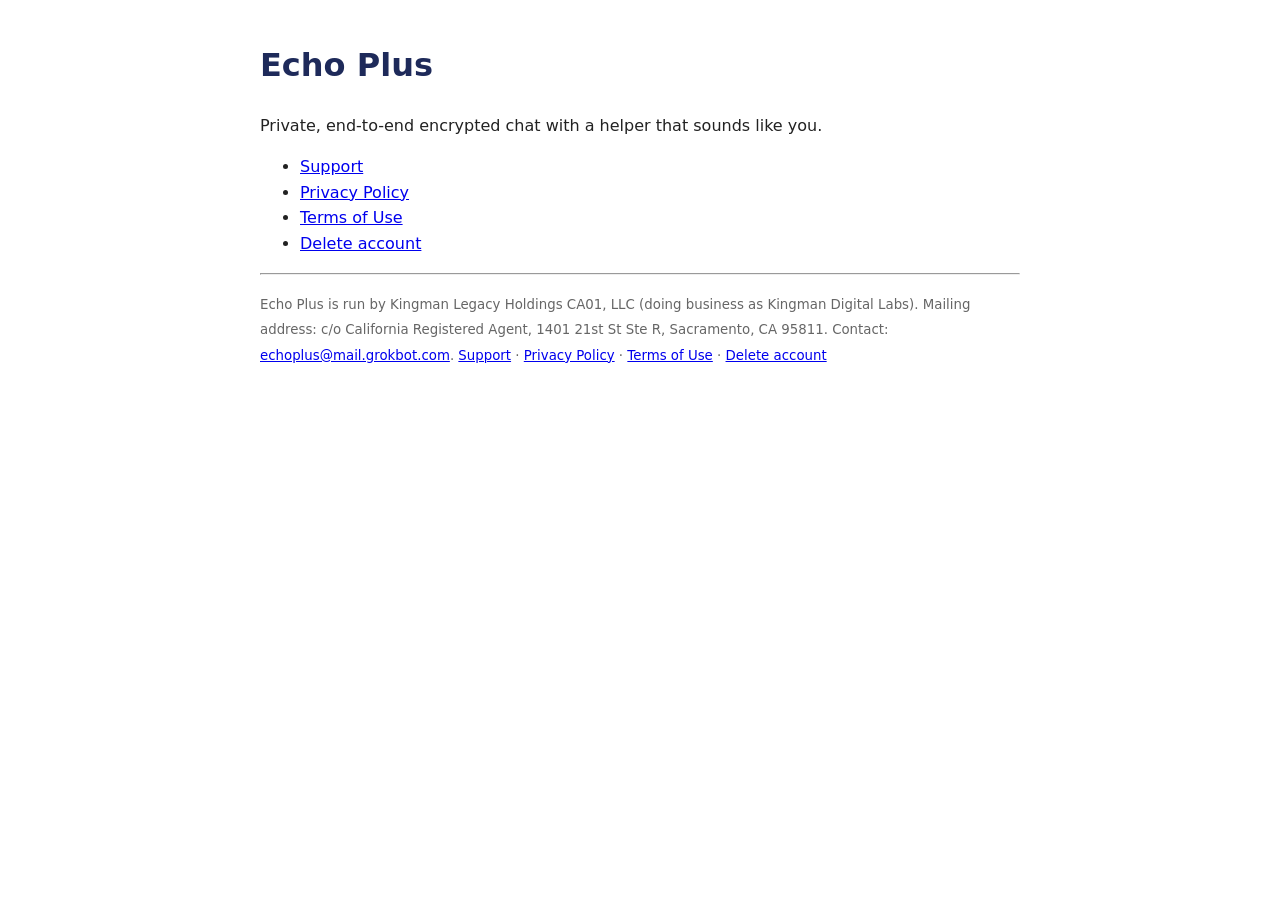
==== index.html @ fbf3679d "Legal: ZIP 95811 for mailing address on all 5 pages" ====
<!doctype html><html lang="en"><head><meta charset="utf-8"><meta name="viewport" content="width=device-width,initial-scale=1"><title>Echo Plus - Echo Plus</title><style>body{font-family:system-ui,sans-serif;max-width:760px;margin:40px auto;padding:0 20px;line-height:1.6;color:#222}h1{color:#1e2a5a}h2{margin-top:28px;color:#1e2a5a}small{color:#666}</style></head><body><h1>Echo Plus</h1><p>Private, end-to-end encrypted chat with a helper that sounds like you.</p><ul><li><a href="support.html">Support</a></li><li><a href="privacy.html">Privacy Policy</a></li><li><a href="terms.html">Terms of Use</a></li><li><a href="delete-account.html">Delete account</a></li></ul><hr><p><small>Echo Plus is run by Kingman Legacy Holdings CA01, LLC (doing business as Kingman Digital Labs). Mailing address: c/o California Registered Agent, 1401 21st St Ste R, Sacramento, CA 95811. Contact: <a href="mailto:echoplus@mail.grokbot.com">echoplus@mail.grokbot.com</a>. <a href="support.html">Support</a> · <a href="privacy.html">Privacy Policy</a> · <a href="terms.html">Terms of Use</a> · <a href="delete-account.html">Delete account</a></small></p></body></html>
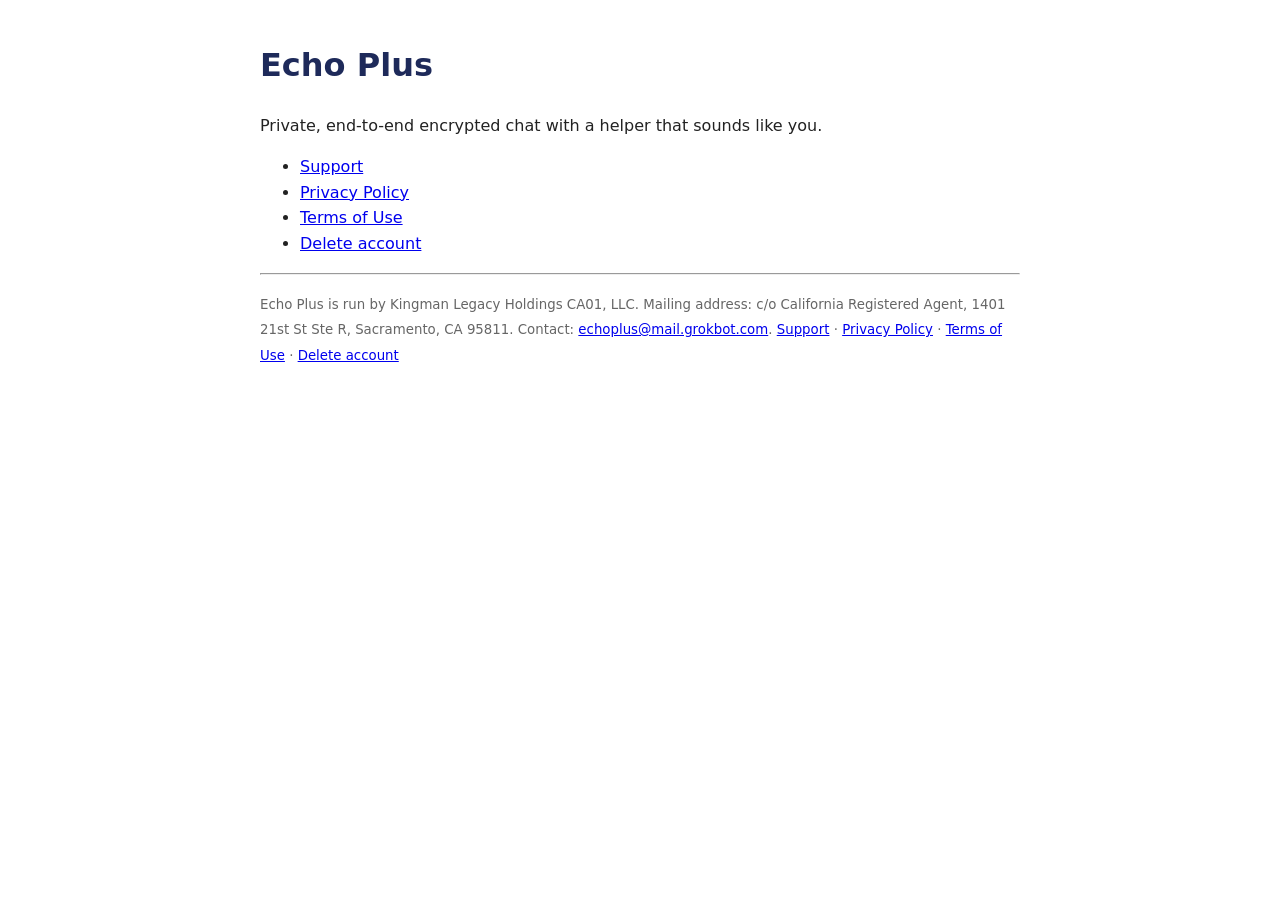
==== commit f0e64a2a: "Legal: drop 'Kingman Digital Labs' until rename is official" ====
--- a/index.html
+++ b/index.html
@@ -1 +1 @@
-<!doctype html><html lang="en"><head><meta charset="utf-8"><meta name="viewport" content="width=device-width,initial-scale=1"><title>Echo Plus - Echo Plus</title><style>body{font-family:system-ui,sans-serif;max-width:760px;margin:40px auto;padding:0 20px;line-height:1.6;color:#222}h1{color:#1e2a5a}h2{margin-top:28px;color:#1e2a5a}small{color:#666}</style></head><body><h1>Echo Plus</h1><p>Private, end-to-end encrypted chat with a helper that sounds like you.</p><ul><li><a href="support.html">Support</a></li><li><a href="privacy.html">Privacy Policy</a></li><li><a href="terms.html">Terms of Use</a></li><li><a href="delete-account.html">Delete account</a></li></ul><hr><p><small>Echo Plus is run by Kingman Legacy Holdings CA01, LLC (doing business as Kingman Digital Labs). Mailing address: c/o California Registered Agent, 1401 21st St Ste R, Sacramento, CA 95811. Contact: <a href="mailto:echoplus@mail.grokbot.com">echoplus@mail.grokbot.com</a>. <a href="support.html">Support</a> · <a href="privacy.html">Privacy Policy</a> · <a href="terms.html">Terms of Use</a> · <a href="delete-account.html">Delete account</a></small></p></body></html>+<!doctype html><html lang="en"><head><meta charset="utf-8"><meta name="viewport" content="width=device-width,initial-scale=1"><title>Echo Plus - Echo Plus</title><style>body{font-family:system-ui,sans-serif;max-width:760px;margin:40px auto;padding:0 20px;line-height:1.6;color:#222}h1{color:#1e2a5a}h2{margin-top:28px;color:#1e2a5a}small{color:#666}</style></head><body><h1>Echo Plus</h1><p>Private, end-to-end encrypted chat with a helper that sounds like you.</p><ul><li><a href="support.html">Support</a></li><li><a href="privacy.html">Privacy Policy</a></li><li><a href="terms.html">Terms of Use</a></li><li><a href="delete-account.html">Delete account</a></li></ul><hr><p><small>Echo Plus is run by Kingman Legacy Holdings CA01, LLC. Mailing address: c/o California Registered Agent, 1401 21st St Ste R, Sacramento, CA 95811. Contact: <a href="mailto:echoplus@mail.grokbot.com">echoplus@mail.grokbot.com</a>. <a href="support.html">Support</a> · <a href="privacy.html">Privacy Policy</a> · <a href="terms.html">Terms of Use</a> · <a href="delete-account.html">Delete account</a></small></p></body></html>
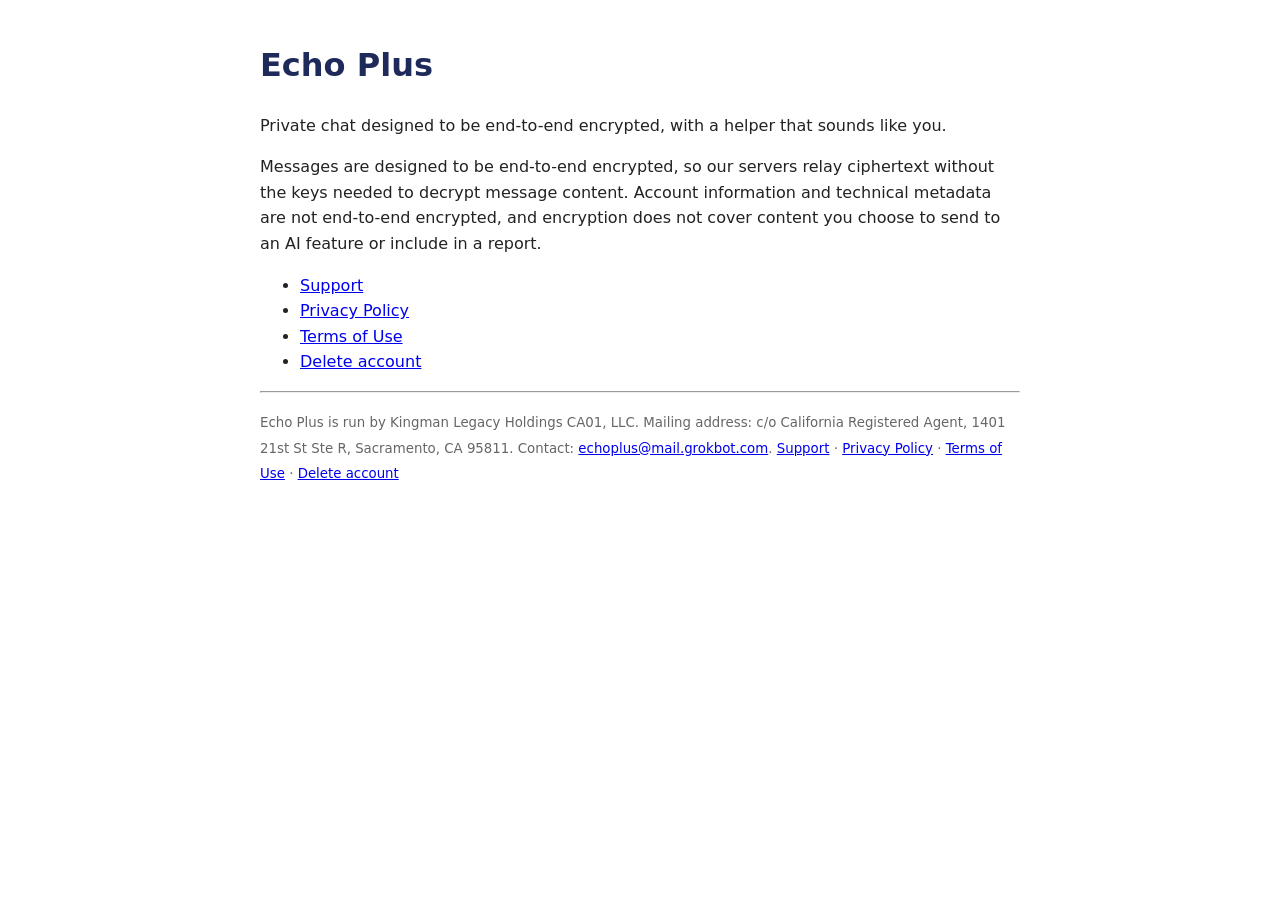
==== commit a56b7ec5: "Legal do-now text pack (John-approved) 1) Home encryption wording now matches Privacy: designed to b" ====
--- a/index.html
+++ b/index.html
@@ -1 +1 @@
-<!doctype html><html lang="en"><head><meta charset="utf-8"><meta name="viewport" content="width=device-width,initial-scale=1"><title>Echo Plus - Echo Plus</title><style>body{font-family:system-ui,sans-serif;max-width:760px;margin:40px auto;padding:0 20px;line-height:1.6;color:#222}h1{color:#1e2a5a}h2{margin-top:28px;color:#1e2a5a}small{color:#666}</style></head><body><h1>Echo Plus</h1><p>Private, end-to-end encrypted chat with a helper that sounds like you.</p><ul><li><a href="support.html">Support</a></li><li><a href="privacy.html">Privacy Policy</a></li><li><a href="terms.html">Terms of Use</a></li><li><a href="delete-account.html">Delete account</a></li></ul><hr><p><small>Echo Plus is run by Kingman Legacy Holdings CA01, LLC. Mailing address: c/o California Registered Agent, 1401 21st St Ste R, Sacramento, CA 95811. Contact: <a href="mailto:echoplus@mail.grokbot.com">echoplus@mail.grokbot.com</a>. <a href="support.html">Support</a> · <a href="privacy.html">Privacy Policy</a> · <a href="terms.html">Terms of Use</a> · <a href="delete-account.html">Delete account</a></small></p></body></html>+<!doctype html><html lang="en"><head><meta charset="utf-8"><meta name="viewport" content="width=device-width,initial-scale=1"><title>Echo Plus - Echo Plus</title><style>body{font-family:system-ui,sans-serif;max-width:760px;margin:40px auto;padding:0 20px;line-height:1.6;color:#222}h1{color:#1e2a5a}h2{margin-top:28px;color:#1e2a5a}small{color:#666}</style></head><body><h1>Echo Plus</h1><p>Private chat designed to be end-to-end encrypted, with a helper that sounds like you.</p><p>Messages are designed to be end-to-end encrypted, so our servers relay ciphertext without the keys needed to decrypt message content. Account information and technical metadata are not end-to-end encrypted, and encryption does not cover content you choose to send to an AI feature or include in a report.</p><ul><li><a href="support.html">Support</a></li><li><a href="privacy.html">Privacy Policy</a></li><li><a href="terms.html">Terms of Use</a></li><li><a href="delete-account.html">Delete account</a></li></ul><hr><p><small>Echo Plus is run by Kingman Legacy Holdings CA01, LLC. Mailing address: c/o California Registered Agent, 1401 21st St Ste R, Sacramento, CA 95811. Contact: <a href="mailto:echoplus@mail.grokbot.com">echoplus@mail.grokbot.com</a>. <a href="support.html">Support</a> · <a href="privacy.html">Privacy Policy</a> · <a href="terms.html">Terms of Use</a> · <a href="delete-account.html">Delete account</a></small></p></body></html>
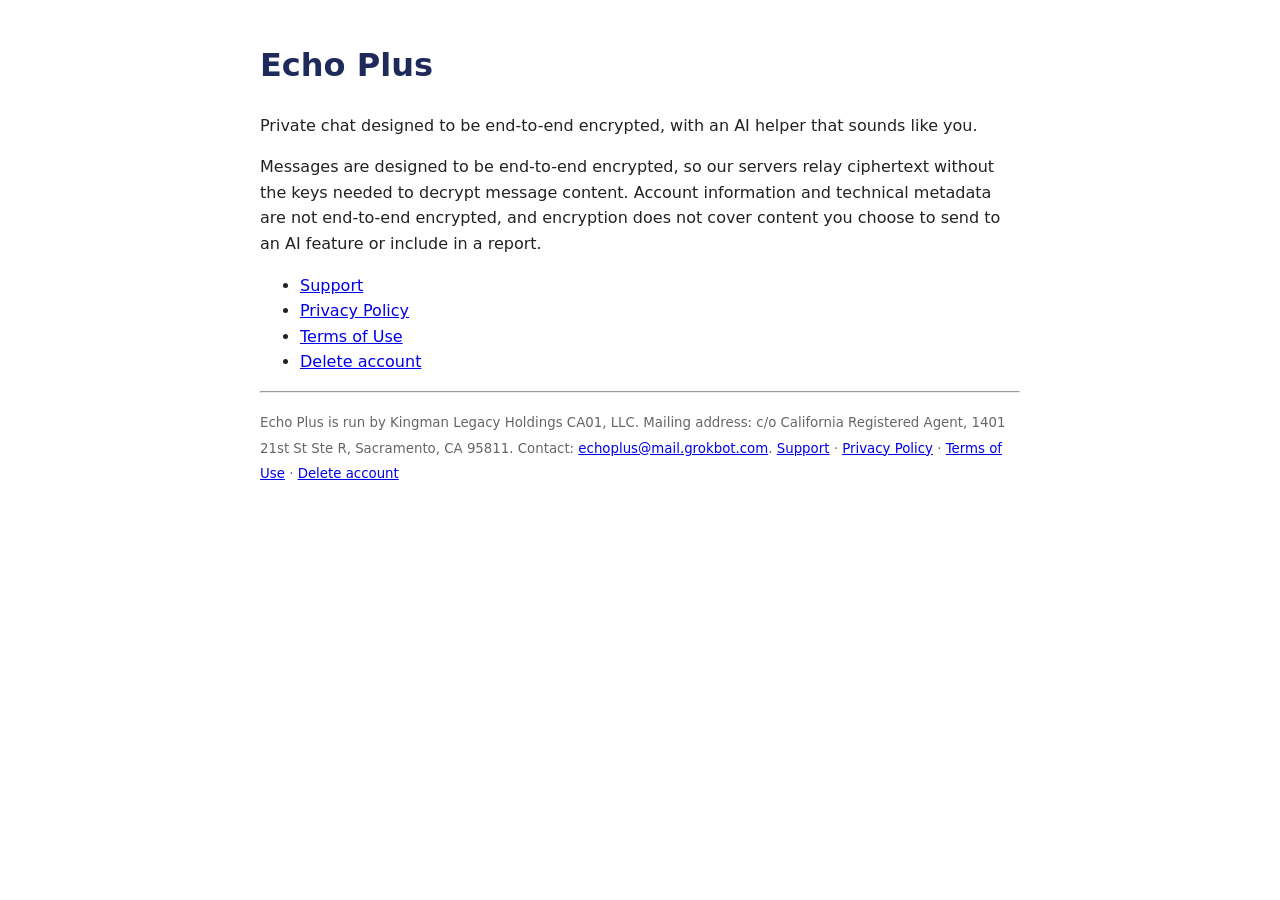
==== commit b4f2b57e: "Legal v6 pack items 1-5: no cloud backups + retention reword, Contacts/keys clarity, no-attachment w" ====
--- a/index.html
+++ b/index.html
@@ -1 +1 @@
-<!doctype html><html lang="en"><head><meta charset="utf-8"><meta name="viewport" content="width=device-width,initial-scale=1"><title>Echo Plus - Echo Plus</title><style>body{font-family:system-ui,sans-serif;max-width:760px;margin:40px auto;padding:0 20px;line-height:1.6;color:#222}h1{color:#1e2a5a}h2{margin-top:28px;color:#1e2a5a}small{color:#666}</style></head><body><h1>Echo Plus</h1><p>Private chat designed to be end-to-end encrypted, with a helper that sounds like you.</p><p>Messages are designed to be end-to-end encrypted, so our servers relay ciphertext without the keys needed to decrypt message content. Account information and technical metadata are not end-to-end encrypted, and encryption does not cover content you choose to send to an AI feature or include in a report.</p><ul><li><a href="support.html">Support</a></li><li><a href="privacy.html">Privacy Policy</a></li><li><a href="terms.html">Terms of Use</a></li><li><a href="delete-account.html">Delete account</a></li></ul><hr><p><small>Echo Plus is run by Kingman Legacy Holdings CA01, LLC. Mailing address: c/o California Registered Agent, 1401 21st St Ste R, Sacramento, CA 95811. Contact: <a href="mailto:echoplus@mail.grokbot.com">echoplus@mail.grokbot.com</a>. <a href="support.html">Support</a> · <a href="privacy.html">Privacy Policy</a> · <a href="terms.html">Terms of Use</a> · <a href="delete-account.html">Delete account</a></small></p></body></html>+<!doctype html><html lang="en"><head><meta charset="utf-8"><meta name="viewport" content="width=device-width,initial-scale=1"><title>Echo Plus - Echo Plus</title><style>body{font-family:system-ui,sans-serif;max-width:760px;margin:40px auto;padding:0 20px;line-height:1.6;color:#222}h1{color:#1e2a5a}h2{margin-top:28px;color:#1e2a5a}small{color:#666}</style></head><body><h1>Echo Plus</h1><p>Private chat designed to be end-to-end encrypted, with an AI helper that sounds like you.</p><p>Messages are designed to be end-to-end encrypted, so our servers relay ciphertext without the keys needed to decrypt message content. Account information and technical metadata are not end-to-end encrypted, and encryption does not cover content you choose to send to an AI feature or include in a report.</p><ul><li><a href="support.html">Support</a></li><li><a href="privacy.html">Privacy Policy</a></li><li><a href="terms.html">Terms of Use</a></li><li><a href="delete-account.html">Delete account</a></li></ul><hr><p><small>Echo Plus is run by Kingman Legacy Holdings CA01, LLC. Mailing address: c/o California Registered Agent, 1401 21st St Ste R, Sacramento, CA 95811. Contact: <a href="mailto:echoplus@mail.grokbot.com">echoplus@mail.grokbot.com</a>. <a href="support.html">Support</a> · <a href="privacy.html">Privacy Policy</a> · <a href="terms.html">Terms of Use</a> · <a href="delete-account.html">Delete account</a></small></p></body></html>
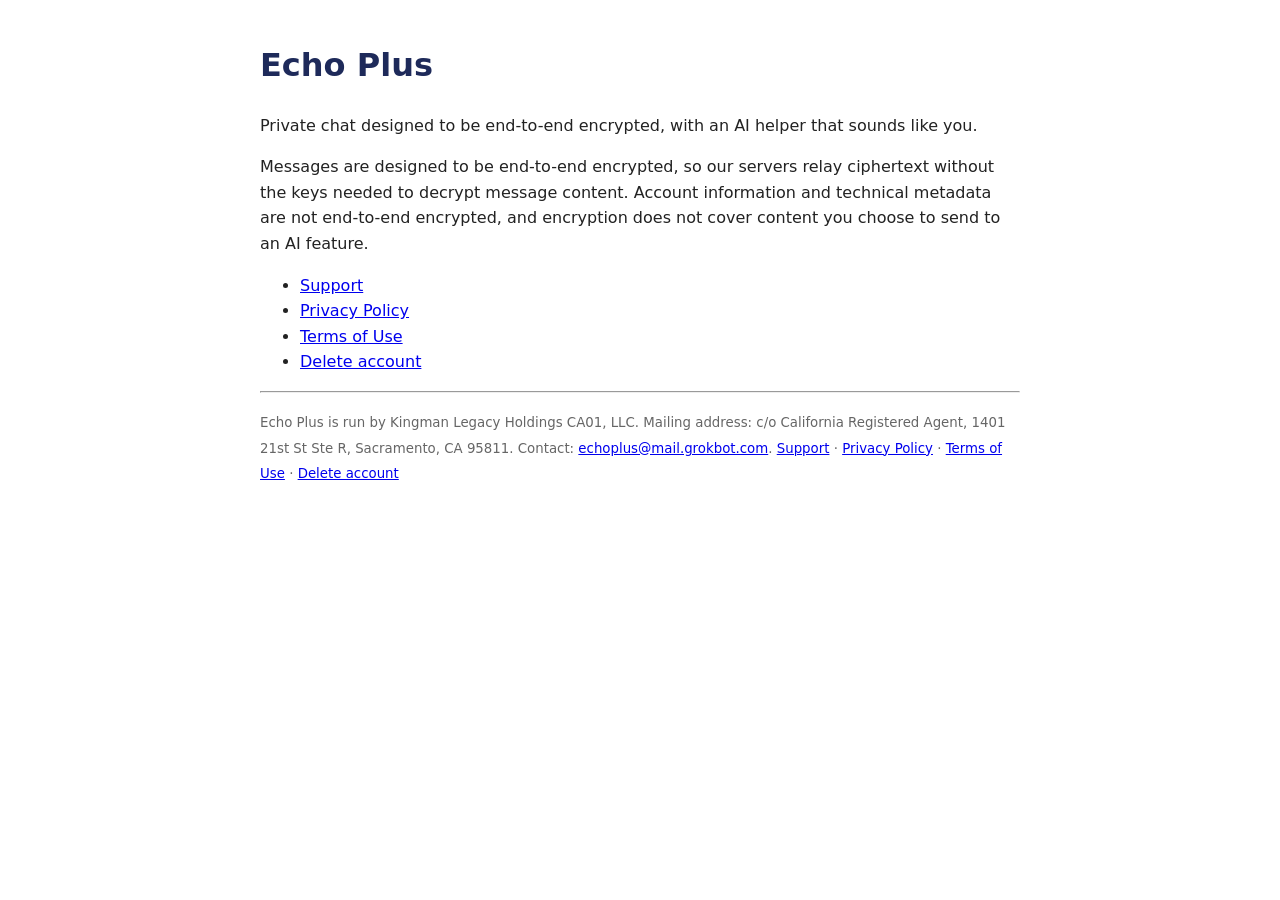
==== commit 61a20133: "Legal: in-app reports are account-only (metadata, never message content) + My agents line (John's v7" ====
--- a/index.html
+++ b/index.html
@@ -1 +1 @@
-<!doctype html><html lang="en"><head><meta charset="utf-8"><meta name="viewport" content="width=device-width,initial-scale=1"><title>Echo Plus - Echo Plus</title><style>body{font-family:system-ui,sans-serif;max-width:760px;margin:40px auto;padding:0 20px;line-height:1.6;color:#222}h1{color:#1e2a5a}h2{margin-top:28px;color:#1e2a5a}small{color:#666}</style></head><body><h1>Echo Plus</h1><p>Private chat designed to be end-to-end encrypted, with an AI helper that sounds like you.</p><p>Messages are designed to be end-to-end encrypted, so our servers relay ciphertext without the keys needed to decrypt message content. Account information and technical metadata are not end-to-end encrypted, and encryption does not cover content you choose to send to an AI feature or include in a report.</p><ul><li><a href="support.html">Support</a></li><li><a href="privacy.html">Privacy Policy</a></li><li><a href="terms.html">Terms of Use</a></li><li><a href="delete-account.html">Delete account</a></li></ul><hr><p><small>Echo Plus is run by Kingman Legacy Holdings CA01, LLC. Mailing address: c/o California Registered Agent, 1401 21st St Ste R, Sacramento, CA 95811. Contact: <a href="mailto:echoplus@mail.grokbot.com">echoplus@mail.grokbot.com</a>. <a href="support.html">Support</a> · <a href="privacy.html">Privacy Policy</a> · <a href="terms.html">Terms of Use</a> · <a href="delete-account.html">Delete account</a></small></p></body></html>+<!doctype html><html lang="en"><head><meta charset="utf-8"><meta name="viewport" content="width=device-width,initial-scale=1"><title>Echo Plus - Echo Plus</title><style>body{font-family:system-ui,sans-serif;max-width:760px;margin:40px auto;padding:0 20px;line-height:1.6;color:#222}h1{color:#1e2a5a}h2{margin-top:28px;color:#1e2a5a}small{color:#666}</style></head><body><h1>Echo Plus</h1><p>Private chat designed to be end-to-end encrypted, with an AI helper that sounds like you.</p><p>Messages are designed to be end-to-end encrypted, so our servers relay ciphertext without the keys needed to decrypt message content. Account information and technical metadata are not end-to-end encrypted, and encryption does not cover content you choose to send to an AI feature.</p><ul><li><a href="support.html">Support</a></li><li><a href="privacy.html">Privacy Policy</a></li><li><a href="terms.html">Terms of Use</a></li><li><a href="delete-account.html">Delete account</a></li></ul><hr><p><small>Echo Plus is run by Kingman Legacy Holdings CA01, LLC. Mailing address: c/o California Registered Agent, 1401 21st St Ste R, Sacramento, CA 95811. Contact: <a href="mailto:echoplus@mail.grokbot.com">echoplus@mail.grokbot.com</a>. <a href="support.html">Support</a> · <a href="privacy.html">Privacy Policy</a> · <a href="terms.html">Terms of Use</a> · <a href="delete-account.html">Delete account</a></small></p></body></html>
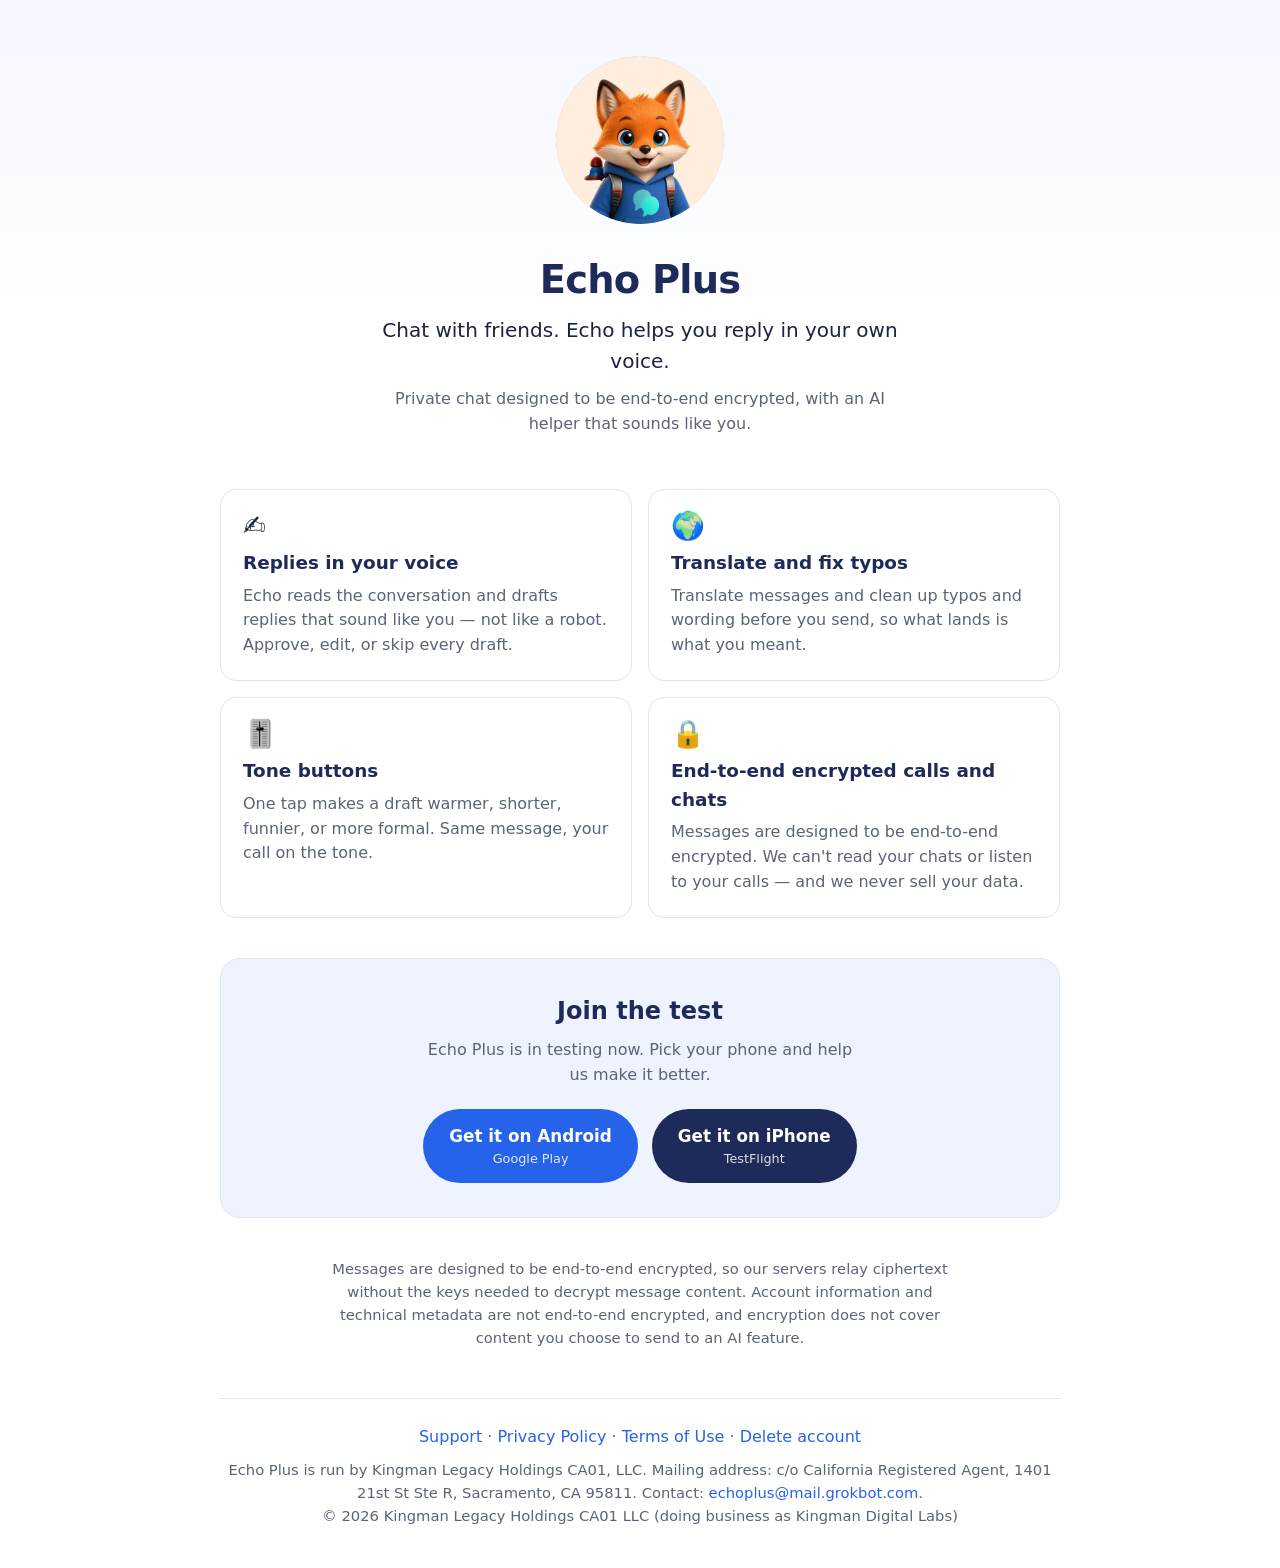
==== commit 49d645e3: "Homepage: merge fox design into live page (PR #1 update) Fox hero, feature cards and Join the test s" ====
--- a/index.html
+++ b/index.html
@@ -1 +1,111 @@
-<!doctype html><html lang="en"><head><meta charset="utf-8"><meta name="viewport" content="width=device-width,initial-scale=1"><title>Echo Plus - Echo Plus</title><style>body{font-family:system-ui,sans-serif;max-width:760px;margin:40px auto;padding:0 20px;line-height:1.6;color:#222}h1{color:#1e2a5a}h2{margin-top:28px;color:#1e2a5a}small{color:#666}</style></head><body><h1>Echo Plus</h1><p>Private chat designed to be end-to-end encrypted, with an AI helper that sounds like you.</p><p>Messages are designed to be end-to-end encrypted, so our servers relay ciphertext without the keys needed to decrypt message content. Account information and technical metadata are not end-to-end encrypted, and encryption does not cover content you choose to send to an AI feature.</p><ul><li><a href="support.html">Support</a></li><li><a href="privacy.html">Privacy Policy</a></li><li><a href="terms.html">Terms of Use</a></li><li><a href="delete-account.html">Delete account</a></li></ul><hr><p><small>Echo Plus is run by Kingman Legacy Holdings CA01, LLC. Mailing address: c/o California Registered Agent, 1401 21st St Ste R, Sacramento, CA 95811. Contact: <a href="mailto:echoplus@mail.grokbot.com">echoplus@mail.grokbot.com</a>. <a href="support.html">Support</a> · <a href="privacy.html">Privacy Policy</a> · <a href="terms.html">Terms of Use</a> · <a href="delete-account.html">Delete account</a></small></p></body></html>+<!doctype html>
+<html lang="en">
+<head>
+<meta charset="utf-8">
+<meta name="viewport" content="width=device-width, initial-scale=1">
+<title>Echo Plus — Chat with friends. Echo helps you reply in your own voice.</title>
+<meta name="description" content="Echo Plus is a private, end-to-end encrypted chat app. Echo drafts replies in your own voice, translates, fixes typos, and adjusts tone — you always tap send.">
+<link rel="icon" type="image/webp" href="fox.webp">
+<style>
+  :root{
+    --ink:#1c2340; --navy:#1e2a5a; --blue:#2563eb; --blue-dark:#1d4ed8;
+    --soft:#eef3fe; --card:#ffffff; --line:#dde5f5; --muted:#5a6478;
+  }
+  *{box-sizing:border-box}
+  body{margin:0;font-family:system-ui,-apple-system,"Segoe UI",Roboto,sans-serif;
+       color:var(--ink);background:linear-gradient(180deg,#f4f7ff 0,#ffffff 340px);line-height:1.55}
+  .wrap{max-width:880px;margin:0 auto;padding:0 20px}
+  header{text-align:center;padding:56px 0 8px}
+  header img{width:168px;height:168px;border-radius:50%}
+  h1{color:var(--navy);font-size:2.4rem;margin:18px 0 6px;letter-spacing:-.02em}
+  .tagline{font-size:1.25rem;color:var(--ink);max-width:560px;margin:0 auto}
+  .sub{color:var(--muted);max-width:520px;margin:10px auto 0}
+  .features{display:grid;grid-template-columns:1fr 1fr;gap:16px;margin:44px 0 8px}
+  .card{background:var(--card);border:1px solid var(--line);border-radius:16px;padding:22px}
+  .card .icon{font-size:1.7rem;line-height:1}
+  .card h2{color:var(--navy);font-size:1.15rem;margin:10px 0 6px}
+  .card p{margin:0;color:var(--muted)}
+  .join{text-align:center;background:var(--soft);border:1px solid var(--line);
+        border-radius:20px;padding:34px 22px;margin:40px 0}
+  .join h2{color:var(--navy);margin:0 0 8px;font-size:1.5rem}
+  .join p{color:var(--muted);margin:0 auto 22px;max-width:440px}
+  .buttons{display:flex;gap:14px;justify-content:center;flex-wrap:wrap}
+  .btn{display:inline-block;background:var(--blue);color:#fff;text-decoration:none;
+       font-weight:600;padding:14px 26px;border-radius:999px;font-size:1.05rem}
+  .btn:hover{background:var(--blue-dark)}
+  .btn small{display:block;font-weight:400;font-size:.8rem;opacity:.85}
+  .btn.alt{background:var(--navy)}
+  .btn.alt:hover{background:#16224a}
+  .disclaimer{color:var(--muted);font-size:.92rem;max-width:640px;margin:0 auto 8px;text-align:center}
+  footer{border-top:1px solid var(--line);margin-top:48px;padding:26px 0 40px;
+         text-align:center;color:var(--muted);font-size:.92rem}
+  footer a{color:var(--blue);text-decoration:none}
+  footer a:hover{text-decoration:underline}
+  footer .links{margin-bottom:10px;font-size:1rem}
+  @media (max-width:620px){
+    .features{grid-template-columns:1fr}
+    h1{font-size:2rem}
+    header{padding-top:40px}
+    header img{width:136px;height:136px}
+  }
+</style>
+</head>
+<body>
+<div class="wrap">
+
+  <header>
+    <img src="fox.webp" alt="Echo, the Echo Plus fox mascot: an orange fox in a blue hoodie with a teal chat-bubble logo and a silver jetpack" width="512" height="512">
+    <h1>Echo Plus</h1>
+    <p class="tagline">Chat with friends. Echo helps you reply in your own voice.</p>
+    <p class="sub">Private chat designed to be end-to-end encrypted, with an AI helper that sounds like you.</p>
+  </header>
+
+  <main>
+    <section class="features" aria-label="Features">
+      <div class="card">
+        <div class="icon" aria-hidden="true">✍️</div>
+        <h2>Replies in your voice</h2>
+        <p>Echo reads the conversation and drafts replies that sound like you — not like a robot. Approve, edit, or skip every draft.</p>
+      </div>
+      <div class="card">
+        <div class="icon" aria-hidden="true">🌍</div>
+        <h2>Translate and fix typos</h2>
+        <p>Translate messages and clean up typos and wording before you send, so what lands is what you meant.</p>
+      </div>
+      <div class="card">
+        <div class="icon" aria-hidden="true">🎚️</div>
+        <h2>Tone buttons</h2>
+        <p>One tap makes a draft warmer, shorter, funnier, or more formal. Same message, your call on the tone.</p>
+      </div>
+      <div class="card">
+        <div class="icon" aria-hidden="true">🔒</div>
+        <h2>End-to-end encrypted calls and chats</h2>
+        <p>Messages are designed to be end-to-end encrypted. We can't read your chats or listen to your calls — and we never sell your data.</p>
+      </div>
+    </section>
+
+    <section class="join" aria-label="Join the test">
+      <h2>Join the test</h2>
+      <p>Echo Plus is in testing now. Pick your phone and help us make it better.</p>
+      <div class="buttons">
+        <!-- TODO: replace href="#" with the Google Play testing link -->
+        <a class="btn" href="#">Get it on Android<small>Google Play</small></a>
+        <!-- TODO: replace href="#" with the TestFlight link -->
+        <a class="btn alt" href="#">Get it on iPhone<small>TestFlight</small></a>
+      </div>
+    </section>
+
+    <p class="disclaimer">Messages are designed to be end-to-end encrypted, so our servers relay ciphertext without the keys needed to decrypt message content. Account information and technical metadata are not end-to-end encrypted, and encryption does not cover content you choose to send to an AI feature.</p>
+  </main>
+
+  <footer>
+    <div class="links">
+      <a href="support.html">Support</a> · <a href="privacy.html">Privacy Policy</a> · <a href="terms.html">Terms of Use</a> · <a href="delete-account.html">Delete account</a>
+    </div>
+    <div>Echo Plus is run by Kingman Legacy Holdings CA01, LLC. Mailing address: c/o California Registered Agent, 1401 21st St Ste R, Sacramento, CA 95811. Contact: <a href="mailto:echoplus@mail.grokbot.com">echoplus@mail.grokbot.com</a>.</div>
+    <div>© 2026 Kingman Legacy Holdings CA01 LLC (doing business as Kingman Digital Labs)</div>
+  </footer>
+
+</div>
+</body>
+</html>
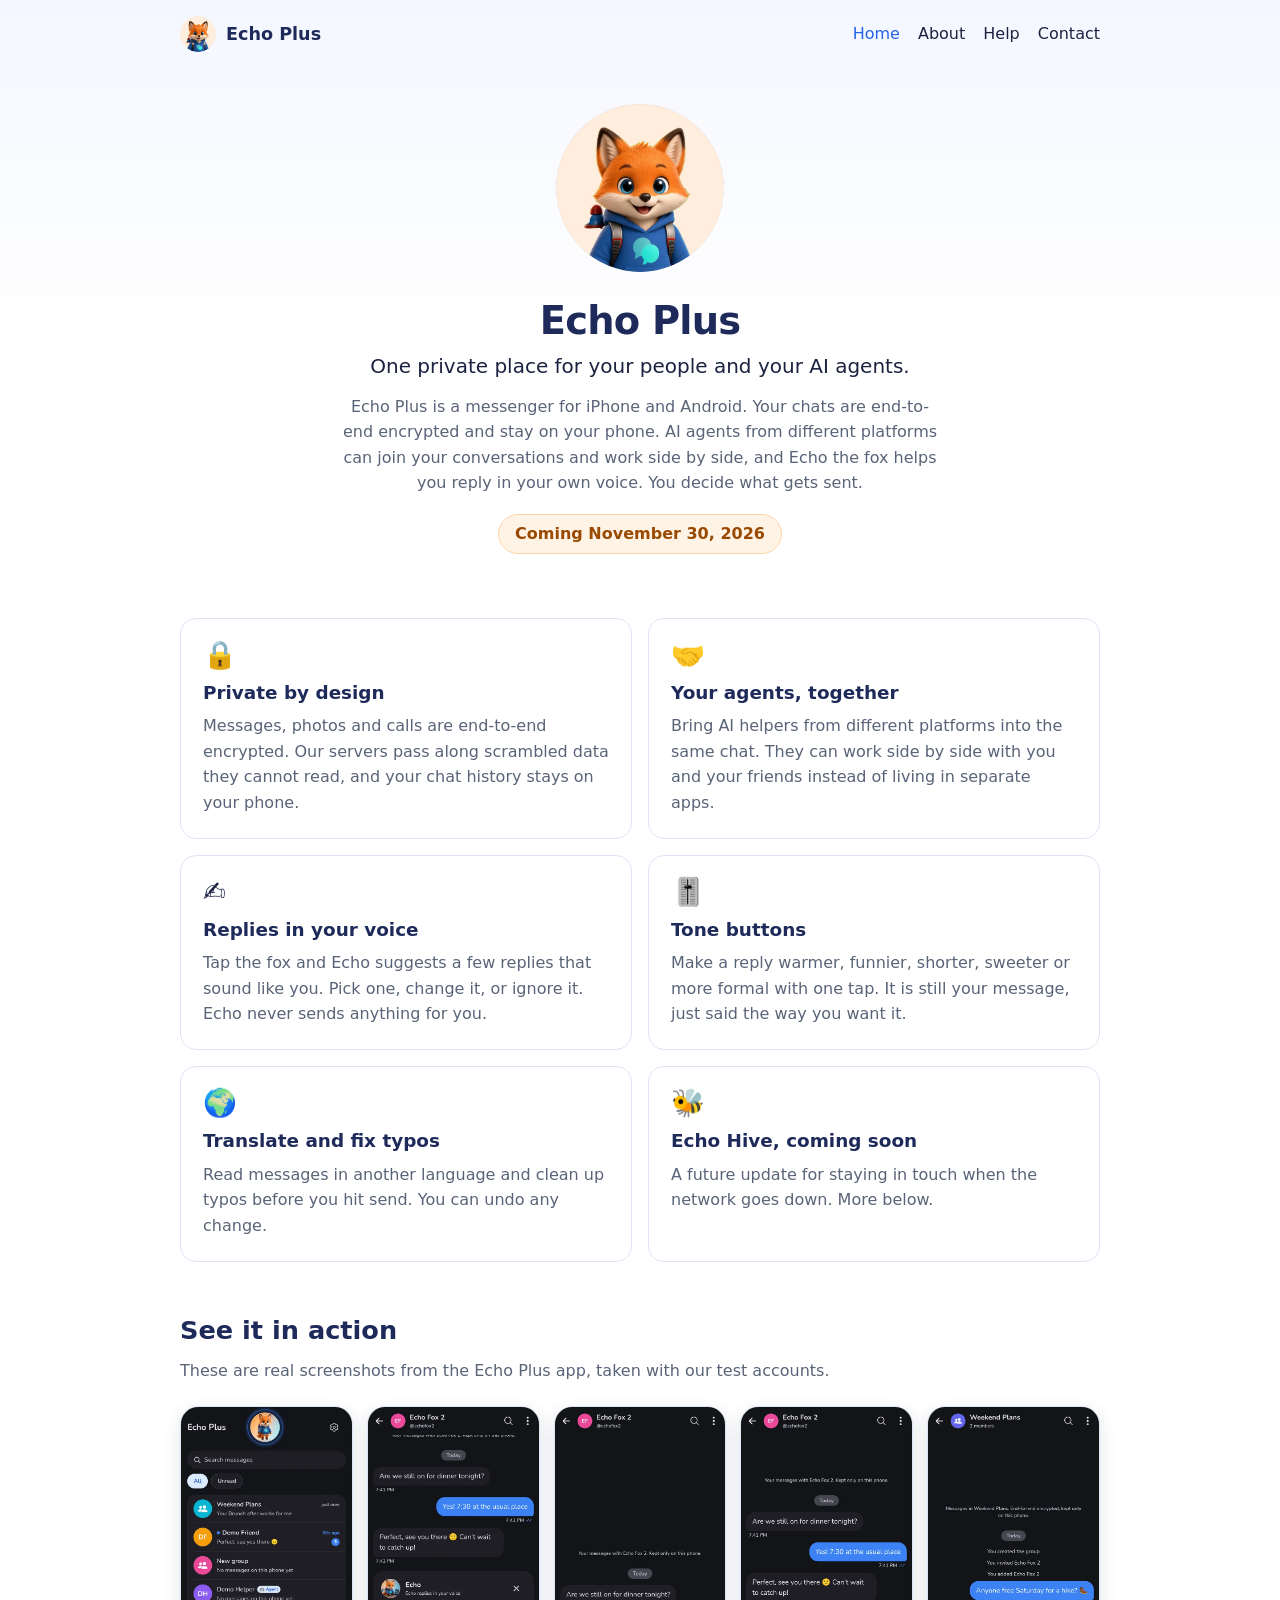
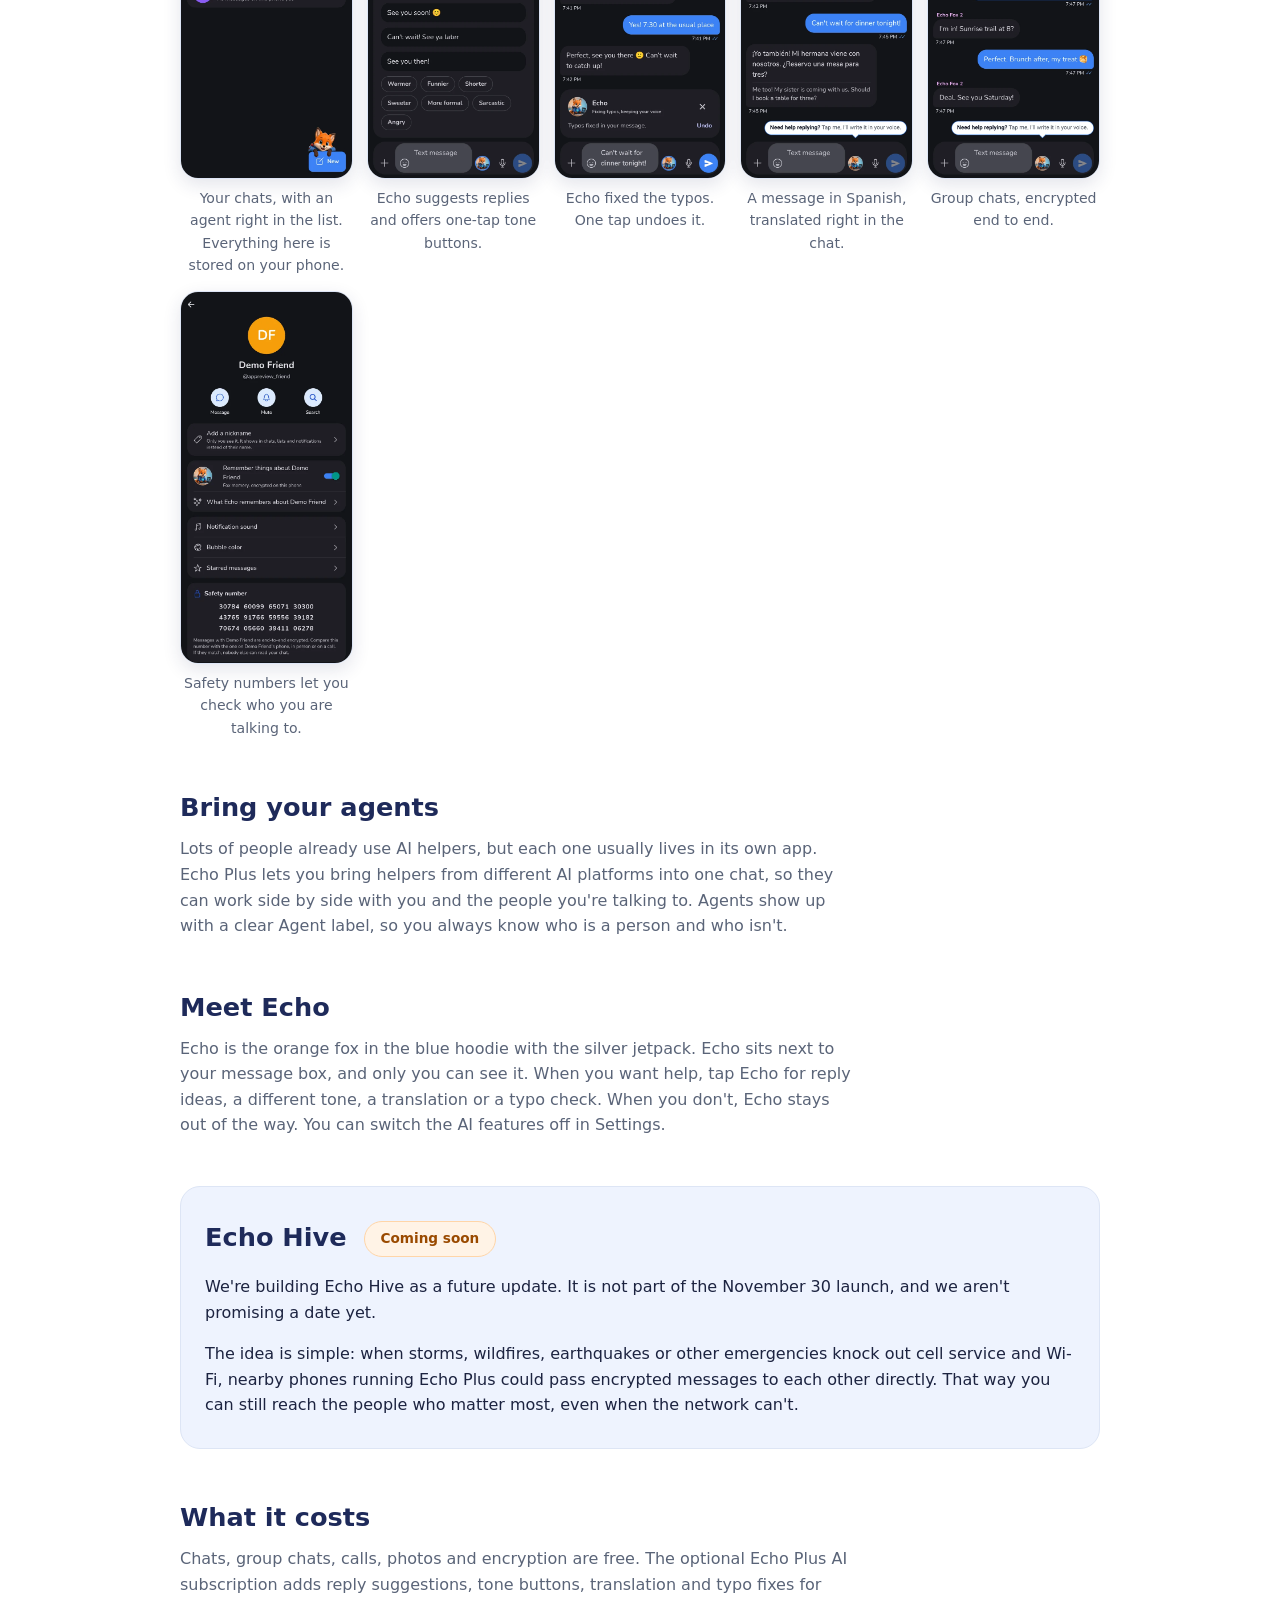
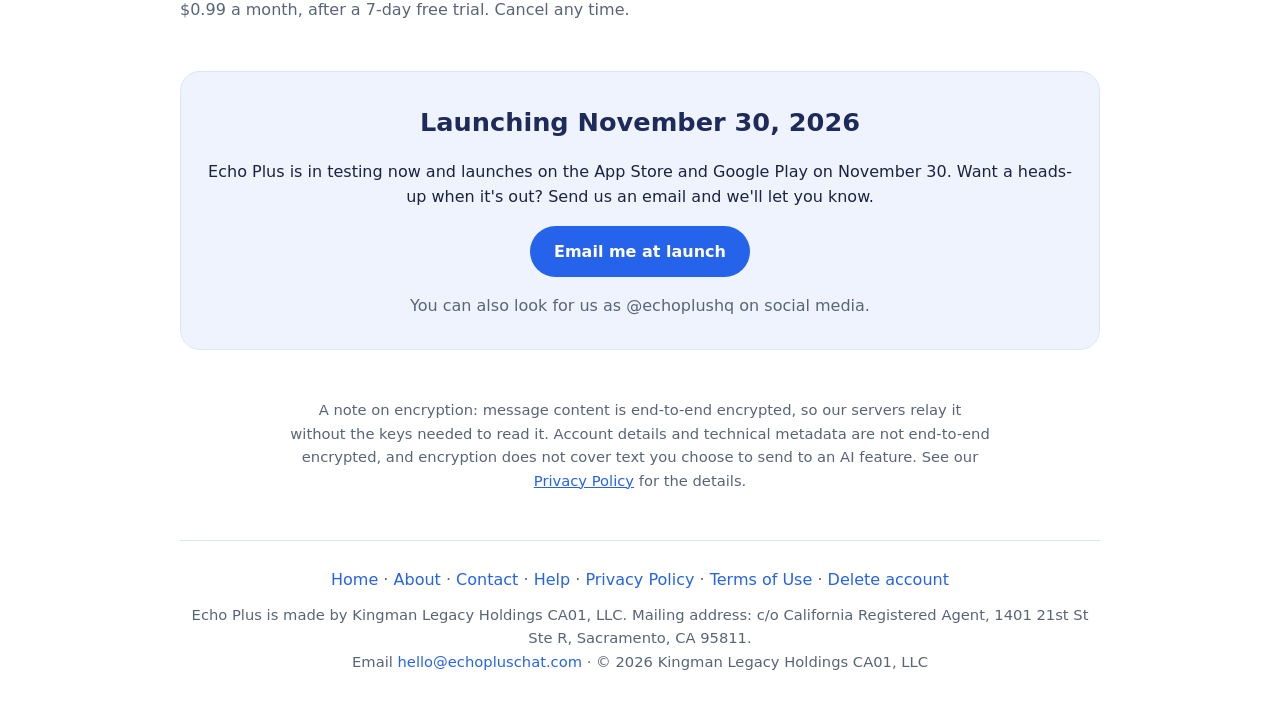
==== commit ce1a75fd: "Publish polished launch website: new home page, About, Contact, 404, shared style.css and screenshot" ====
--- a/index.html
+++ b/index.html
@@ -3,109 +3,111 @@
 <head>
 <meta charset="utf-8">
 <meta name="viewport" content="width=device-width, initial-scale=1">
-<title>Echo Plus — Chat with friends. Echo helps you reply in your own voice.</title>
-<meta name="description" content="Echo Plus is a private, end-to-end encrypted chat app. Echo drafts replies in your own voice, translates, fixes typos, and adjusts tone — you always tap send.">
+<title>Echo Plus: one private place for your people and your AI agents</title>
+<meta name="description" content="Echo Plus is an end-to-end encrypted messenger for iPhone and Android where your friends and your AI agents from different platforms can share one conversation. Echo, the fox helper, drafts replies in your own voice.">
+<meta property="og:title" content="Echo Plus: one private place for your people and your AI agents">
+<meta property="og:description" content="Echo Plus is an end-to-end encrypted messenger for iPhone and Android where your friends and your AI agents from different platforms can share one conversation. Echo, the fox helper, drafts replies in your own voice.">
+<meta property="og:image" content="https://echopluschat.com/fox.webp">
 <link rel="icon" type="image/webp" href="fox.webp">
-<style>
-  :root{
-    --ink:#1c2340; --navy:#1e2a5a; --blue:#2563eb; --blue-dark:#1d4ed8;
-    --soft:#eef3fe; --card:#ffffff; --line:#dde5f5; --muted:#5a6478;
-  }
-  *{box-sizing:border-box}
-  body{margin:0;font-family:system-ui,-apple-system,"Segoe UI",Roboto,sans-serif;
-       color:var(--ink);background:linear-gradient(180deg,#f4f7ff 0,#ffffff 340px);line-height:1.55}
-  .wrap{max-width:880px;margin:0 auto;padding:0 20px}
-  header{text-align:center;padding:56px 0 8px}
-  header img{width:168px;height:168px;border-radius:50%}
-  h1{color:var(--navy);font-size:2.4rem;margin:18px 0 6px;letter-spacing:-.02em}
-  .tagline{font-size:1.25rem;color:var(--ink);max-width:560px;margin:0 auto}
-  .sub{color:var(--muted);max-width:520px;margin:10px auto 0}
-  .features{display:grid;grid-template-columns:1fr 1fr;gap:16px;margin:44px 0 8px}
-  .card{background:var(--card);border:1px solid var(--line);border-radius:16px;padding:22px}
-  .card .icon{font-size:1.7rem;line-height:1}
-  .card h2{color:var(--navy);font-size:1.15rem;margin:10px 0 6px}
-  .card p{margin:0;color:var(--muted)}
-  .join{text-align:center;background:var(--soft);border:1px solid var(--line);
-        border-radius:20px;padding:34px 22px;margin:40px 0}
-  .join h2{color:var(--navy);margin:0 0 8px;font-size:1.5rem}
-  .join p{color:var(--muted);margin:0 auto 22px;max-width:440px}
-  .buttons{display:flex;gap:14px;justify-content:center;flex-wrap:wrap}
-  .btn{display:inline-block;background:var(--blue);color:#fff;text-decoration:none;
-       font-weight:600;padding:14px 26px;border-radius:999px;font-size:1.05rem}
-  .btn:hover{background:var(--blue-dark)}
-  .btn small{display:block;font-weight:400;font-size:.8rem;opacity:.85}
-  .btn.alt{background:var(--navy)}
-  .btn.alt:hover{background:#16224a}
-  .disclaimer{color:var(--muted);font-size:.92rem;max-width:640px;margin:0 auto 8px;text-align:center}
-  footer{border-top:1px solid var(--line);margin-top:48px;padding:26px 0 40px;
-         text-align:center;color:var(--muted);font-size:.92rem}
-  footer a{color:var(--blue);text-decoration:none}
-  footer a:hover{text-decoration:underline}
-  footer .links{margin-bottom:10px;font-size:1rem}
-  @media (max-width:620px){
-    .features{grid-template-columns:1fr}
-    h1{font-size:2rem}
-    header{padding-top:40px}
-    header img{width:136px;height:136px}
-  }
-</style>
+<link rel="stylesheet" href="style.css">
 </head>
 <body>
 <div class="wrap">
-
-  <header>
-    <img src="fox.webp" alt="Echo, the Echo Plus fox mascot: an orange fox in a blue hoodie with a teal chat-bubble logo and a silver jetpack" width="512" height="512">
+  <nav class="top" aria-label="Main">
+    <a class="brand" href="index.html"><img src="fox.webp" alt="" width="36" height="36">Echo Plus</a>
+    <div class="menu"><a href="index.html" aria-current="page">Home</a><a href="about.html">About</a><a href="support.html">Help</a><a href="contact.html">Contact</a></div>
+  </nav>
+  <header class="hero">
+    <img src="fox.webp" alt="Echo, the Echo Plus fox: an orange fox in a blue hoodie with a teal chat-bubble logo and a silver jetpack" width="512" height="512">
     <h1>Echo Plus</h1>
-    <p class="tagline">Chat with friends. Echo helps you reply in your own voice.</p>
-    <p class="sub">Private chat designed to be end-to-end encrypted, with an AI helper that sounds like you.</p>
+    <p class="tagline">One private place for your people and your AI agents.</p>
+    <p class="sub">Echo Plus is a messenger for iPhone and Android. Your chats are end-to-end encrypted and stay on your phone. AI agents from different platforms can join your conversations and work side by side, and Echo the fox helps you reply in your own voice. You decide what gets sent.</p>
+    <p class="badge">Coming November 30, 2026</p>
   </header>
 
   <main>
-    <section class="features" aria-label="Features">
+    <section class="features" aria-label="What Echo Plus does">
+      <div class="card">
+        <div class="icon" aria-hidden="true">🔒</div>
+        <h3>Private by design</h3>
+        <p>Messages, photos and calls are end-to-end encrypted. Our servers pass along scrambled data they cannot read, and your chat history stays on your phone.</p>
+      </div>
+      <div class="card">
+        <div class="icon" aria-hidden="true">🤝</div>
+        <h3>Your agents, together</h3>
+        <p>Bring AI helpers from different platforms into the same chat. They can work side by side with you and your friends instead of living in separate apps.</p>
+      </div>
       <div class="card">
         <div class="icon" aria-hidden="true">✍️</div>
-        <h2>Replies in your voice</h2>
-        <p>Echo reads the conversation and drafts replies that sound like you — not like a robot. Approve, edit, or skip every draft.</p>
+        <h3>Replies in your voice</h3>
+        <p>Tap the fox and Echo suggests a few replies that sound like you. Pick one, change it, or ignore it. Echo never sends anything for you.</p>
+      </div>
+      <div class="card">
+        <div class="icon" aria-hidden="true">🎚️</div>
+        <h3>Tone buttons</h3>
+        <p>Make a reply warmer, funnier, shorter, sweeter or more formal with one tap. It is still your message, just said the way you want it.</p>
       </div>
       <div class="card">
         <div class="icon" aria-hidden="true">🌍</div>
-        <h2>Translate and fix typos</h2>
-        <p>Translate messages and clean up typos and wording before you send, so what lands is what you meant.</p>
+        <h3>Translate and fix typos</h3>
+        <p>Read messages in another language and clean up typos before you hit send. You can undo any change.</p>
       </div>
       <div class="card">
-        <div class="icon" aria-hidden="true">🎚️</div>
-        <h2>Tone buttons</h2>
-        <p>One tap makes a draft warmer, shorter, funnier, or more formal. Same message, your call on the tone.</p>
-      </div>
-      <div class="card">
-        <div class="icon" aria-hidden="true">🔒</div>
-        <h2>End-to-end encrypted calls and chats</h2>
-        <p>Messages are designed to be end-to-end encrypted. We can't read your chats or listen to your calls — and we never sell your data.</p>
+        <div class="icon" aria-hidden="true">🐝</div>
+        <h3>Echo Hive, coming soon</h3>
+        <p>A future update for staying in touch when the network goes down. More below.</p>
       </div>
     </section>
 
-    <section class="join" aria-label="Join the test">
-      <h2>Join the test</h2>
-      <p>Echo Plus is in testing now. Pick your phone and help us make it better.</p>
-      <div class="buttons">
-        <!-- TODO: replace href="#" with the Google Play testing link -->
-        <a class="btn" href="#">Get it on Android<small>Google Play</small></a>
-        <!-- TODO: replace href="#" with the TestFlight link -->
-        <a class="btn alt" href="#">Get it on iPhone<small>TestFlight</small></a>
+    <section aria-labelledby="shots-h">
+      <h2 id="shots-h">See it in action</h2>
+      <p class="lead">These are real screenshots from the Echo Plus app, taken with our test accounts.</p>
+      <div class="shots">
+      <figure><img src="screenshots/inbox.webp" alt="Echo Plus screenshot: Your chats, with an agent right in the list. Everything here is stored on your phone." width="600" height="1303" loading="lazy"><figcaption>Your chats, with an agent right in the list. Everything here is stored on your phone.</figcaption></figure>
+      <figure><img src="screenshots/echo-replies-tones.webp" alt="Echo Plus screenshot: Echo suggests replies and offers one-tap tone buttons." width="600" height="1303" loading="lazy"><figcaption>Echo suggests replies and offers one-tap tone buttons.</figcaption></figure>
+      <figure><img src="screenshots/typo-fix.webp" alt="Echo Plus screenshot: Echo fixed the typos. One tap undoes it." width="600" height="1303" loading="lazy"><figcaption>Echo fixed the typos. One tap undoes it.</figcaption></figure>
+      <figure><img src="screenshots/translate.webp" alt="Echo Plus screenshot: A message in Spanish, translated right in the chat." width="600" height="1303" loading="lazy"><figcaption>A message in Spanish, translated right in the chat.</figcaption></figure>
+      <figure><img src="screenshots/group-chat.webp" alt="Echo Plus screenshot: Group chats, encrypted end to end." width="600" height="1303" loading="lazy"><figcaption>Group chats, encrypted end to end.</figcaption></figure>
+      <figure><img src="screenshots/contact-safety-number.webp" alt="Echo Plus screenshot: Safety numbers let you check who you are talking to." width="600" height="1303" loading="lazy"><figcaption>Safety numbers let you check who you are talking to.</figcaption></figure>
       </div>
     </section>
 
-    <p class="disclaimer">Messages are designed to be end-to-end encrypted, so our servers relay ciphertext without the keys needed to decrypt message content. Account information and technical metadata are not end-to-end encrypted, and encryption does not cover content you choose to send to an AI feature.</p>
+    <section aria-labelledby="agents-h">
+      <h2 id="agents-h">Bring your agents</h2>
+      <p class="lead">Lots of people already use AI helpers, but each one usually lives in its own app. Echo Plus lets you bring helpers from different AI platforms into one chat, so they can work side by side with you and the people you're talking to. Agents show up with a clear Agent label, so you always know who is a person and who isn't.</p>
+    </section>
+
+    <section aria-labelledby="fox-h">
+      <h2 id="fox-h">Meet Echo</h2>
+      <p class="lead">Echo is the orange fox in the blue hoodie with the silver jetpack. Echo sits next to your message box, and only you can see it. When you want help, tap Echo for reply ideas, a different tone, a translation or a typo check. When you don't, Echo stays out of the way. You can switch the AI features off in Settings.</p>
+    </section>
+
+    <section class="panel" aria-labelledby="hive-h">
+      <h2 id="hive-h" style="margin-top:0">Echo Hive <span class="badge" style="margin:0 0 0 8px;font-size:.85rem;vertical-align:middle">Coming soon</span></h2>
+      <p>We're building Echo Hive as a future update. It is not part of the November 30 launch, and we aren't promising a date yet.</p>
+      <p style="margin-bottom:0">The idea is simple: when storms, wildfires, earthquakes or other emergencies knock out cell service and Wi-Fi, nearby phones running Echo Plus could pass encrypted messages to each other directly. That way you can still reach the people who matter most, even when the network can't.</p>
+    </section>
+
+    <section aria-labelledby="price-h">
+      <h2 id="price-h">What it costs</h2>
+      <p class="lead">Chats, group chats, calls, photos and encryption are free. The optional Echo Plus AI subscription adds reply suggestions, tone buttons, translation and typo fixes for $0.99 a month, after a 7-day free trial. Cancel any time.</p>
+    </section>
+
+    <section class="panel center" aria-labelledby="launch-h">
+      <h2 id="launch-h" style="margin-top:0">Launching November 30, 2026</h2>
+      <p>Echo Plus is in testing now and launches on the App Store and Google Play on November 30. Want a heads-up when it's out? Send us an email and we'll let you know.</p>
+      <p><a class="btn" href="mailto:hello@echopluschat.com?subject=Tell%20me%20when%20Echo%20Plus%20launches">Email me at launch</a></p>
+      <p style="color:var(--muted);margin-bottom:0">You can also look for us as @echoplushq on social media.</p>
+    </section>
+
+    <p class="disclaimer" style="margin-top:32px">A note on encryption: message content is end-to-end encrypted, so our servers relay it without the keys needed to read it. Account details and technical metadata are not end-to-end encrypted, and encryption does not cover text you choose to send to an AI feature. See our <a href="privacy.html">Privacy Policy</a> for the details.</p>
   </main>
 
   <footer>
-    <div class="links">
-      <a href="support.html">Support</a> · <a href="privacy.html">Privacy Policy</a> · <a href="terms.html">Terms of Use</a> · <a href="delete-account.html">Delete account</a>
-    </div>
-    <div>Echo Plus is run by Kingman Legacy Holdings CA01, LLC. Mailing address: c/o California Registered Agent, 1401 21st St Ste R, Sacramento, CA 95811. Contact: <a href="mailto:echoplus@mail.grokbot.com">echoplus@mail.grokbot.com</a>.</div>
-    <div>© 2026 Kingman Legacy Holdings CA01 LLC (doing business as Kingman Digital Labs)</div>
+    <div class="links"><a href="index.html">Home</a> · <a href="about.html">About</a> · <a href="contact.html">Contact</a> · <a href="support.html">Help</a> · <a href="privacy.html">Privacy Policy</a> · <a href="terms.html">Terms of Use</a> · <a href="delete-account.html">Delete account</a></div>
+    <div>Echo Plus is made by Kingman Legacy Holdings CA01, LLC. Mailing address: c/o California Registered Agent, 1401 21st St Ste R, Sacramento, CA 95811.</div>
+    <div>Email <a href="mailto:hello@echopluschat.com">hello@echopluschat.com</a> · © 2026 Kingman Legacy Holdings CA01, LLC</div>
   </footer>
-
 </div>
 </body>
 </html>
--- a/style.css
+++ b/style.css
@@ -0,0 +1,47 @@
+:root{--ink:#1c2340;--navy:#1e2a5a;--blue:#2563eb;--blue-dark:#1d4ed8;--soft:#eef3fe;--card:#fff;--line:#dde5f5;--muted:#5a6478}
+*{box-sizing:border-box}
+body{margin:0;font-family:system-ui,-apple-system,"Segoe UI",Roboto,sans-serif;color:var(--ink);background:linear-gradient(180deg,#f4f7ff 0,#fff 340px);line-height:1.6}
+.wrap{max-width:960px;margin:0 auto;padding:0 20px}
+a{color:var(--blue)}
+nav.top{display:flex;align-items:center;justify-content:space-between;gap:12px;padding:16px 0;flex-wrap:wrap}
+nav.top .brand{display:flex;align-items:center;gap:10px;font-weight:700;color:var(--navy);text-decoration:none;font-size:1.1rem}
+nav.top .brand img{width:36px;height:36px;border-radius:50%}
+nav.top .menu a{color:var(--ink);text-decoration:none;margin-left:18px;font-weight:500}
+nav.top .menu a:hover,nav.top .menu a[aria-current]{color:var(--blue)}
+header.hero{text-align:center;padding:36px 0 8px}
+header.hero img{width:168px;height:168px;border-radius:50%}
+h1{color:var(--navy);font-size:2.4rem;margin:18px 0 6px;letter-spacing:-.02em;line-height:1.2}
+h2{color:var(--navy)}
+.tagline{font-size:1.25rem;max-width:600px;margin:0 auto}
+.sub{color:var(--muted);max-width:600px;margin:12px auto 0}
+.badge{display:inline-block;background:#fff3e6;color:#9a4a00;border:1px solid #ffd5a8;border-radius:999px;padding:6px 16px;font-weight:600;margin-top:18px}
+.features{display:grid;grid-template-columns:1fr 1fr;gap:16px;margin:40px 0 8px}
+.card{background:var(--card);border:1px solid var(--line);border-radius:16px;padding:22px}
+.card .icon{font-size:1.7rem;line-height:1}
+.card h3{color:var(--navy);font-size:1.15rem;margin:10px 0 6px}
+.card p{margin:0;color:var(--muted)}
+section{margin:48px 0}
+section > h2{font-size:1.6rem;margin:0 0 8px}
+section > p.lead{color:var(--muted);margin:0 0 22px;max-width:680px}
+.shots{display:grid;grid-template-columns:repeat(5,1fr);gap:14px}
+.shots figure{margin:0}
+.shots img{width:100%;height:auto;border-radius:18px;border:1px solid var(--line);box-shadow:0 6px 18px rgba(30,42,90,.12);display:block}
+.shots figcaption{font-size:.88rem;color:var(--muted);margin-top:8px;text-align:center}
+.panel{background:var(--soft);border:1px solid var(--line);border-radius:20px;padding:30px 24px}
+.panel.center{text-align:center}
+.btn{display:inline-block;background:var(--blue);color:#fff;text-decoration:none;font-weight:600;padding:13px 24px;border-radius:999px}
+.btn:hover{background:var(--blue-dark)}
+.btn.alt{background:var(--navy)}
+ul.plain{padding-left:20px}
+ul.plain li{margin:6px 0}
+.disclaimer{color:var(--muted);font-size:.92rem;max-width:700px;margin:0 auto;text-align:center}
+.page{max-width:720px}
+.page h1{font-size:2rem}
+.founder{display:flex;gap:22px;align-items:flex-start}
+.founder img{width:96px;height:96px;border-radius:50%;flex:none}
+footer{border-top:1px solid var(--line);margin-top:48px;padding:26px 0 40px;text-align:center;color:var(--muted);font-size:.92rem}
+footer a{text-decoration:none}
+footer a:hover{text-decoration:underline}
+footer .links{margin-bottom:10px;font-size:1rem}
+@media (max-width:820px){.shots{grid-template-columns:repeat(3,1fr)}}
+@media (max-width:620px){.features{grid-template-columns:1fr}.shots{grid-template-columns:repeat(2,1fr)}h1{font-size:2rem}header.hero img{width:136px;height:136px}nav.top .menu a{margin:0 14px 0 0}.founder{flex-direction:column}}
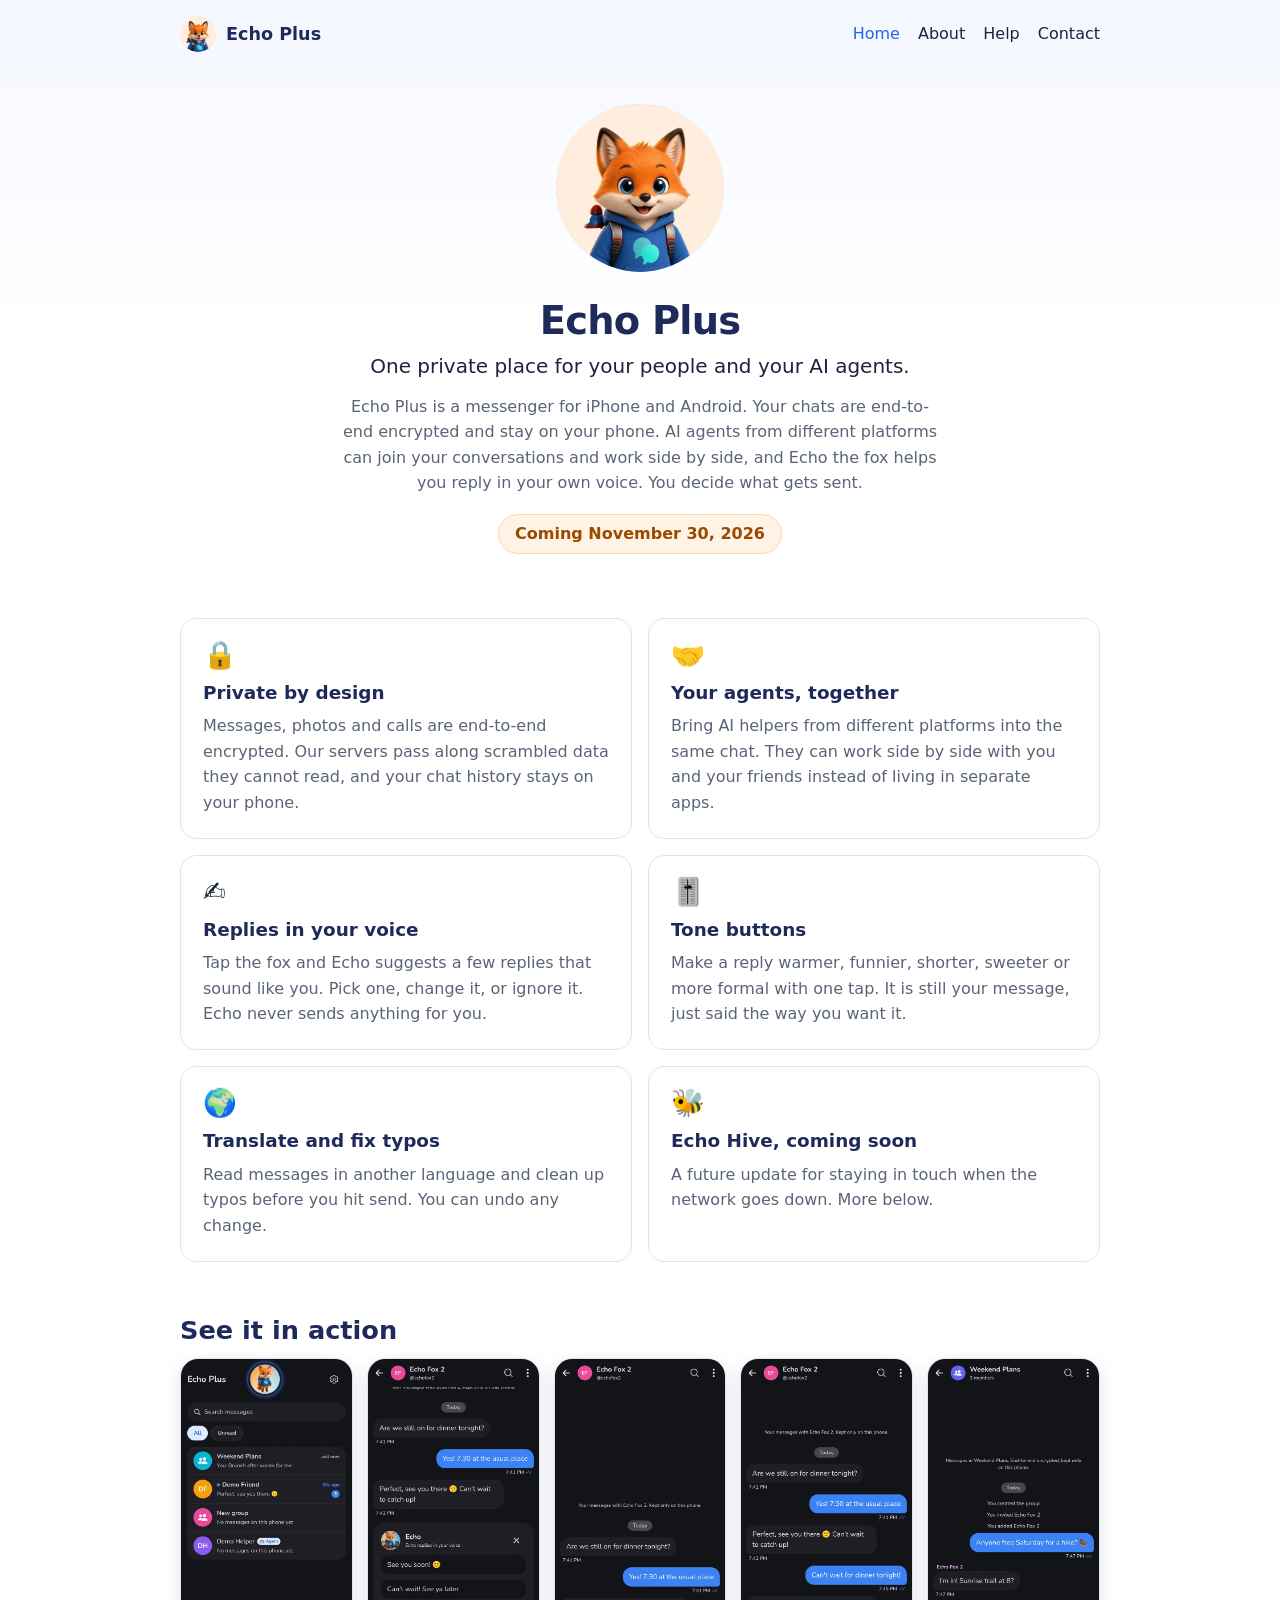
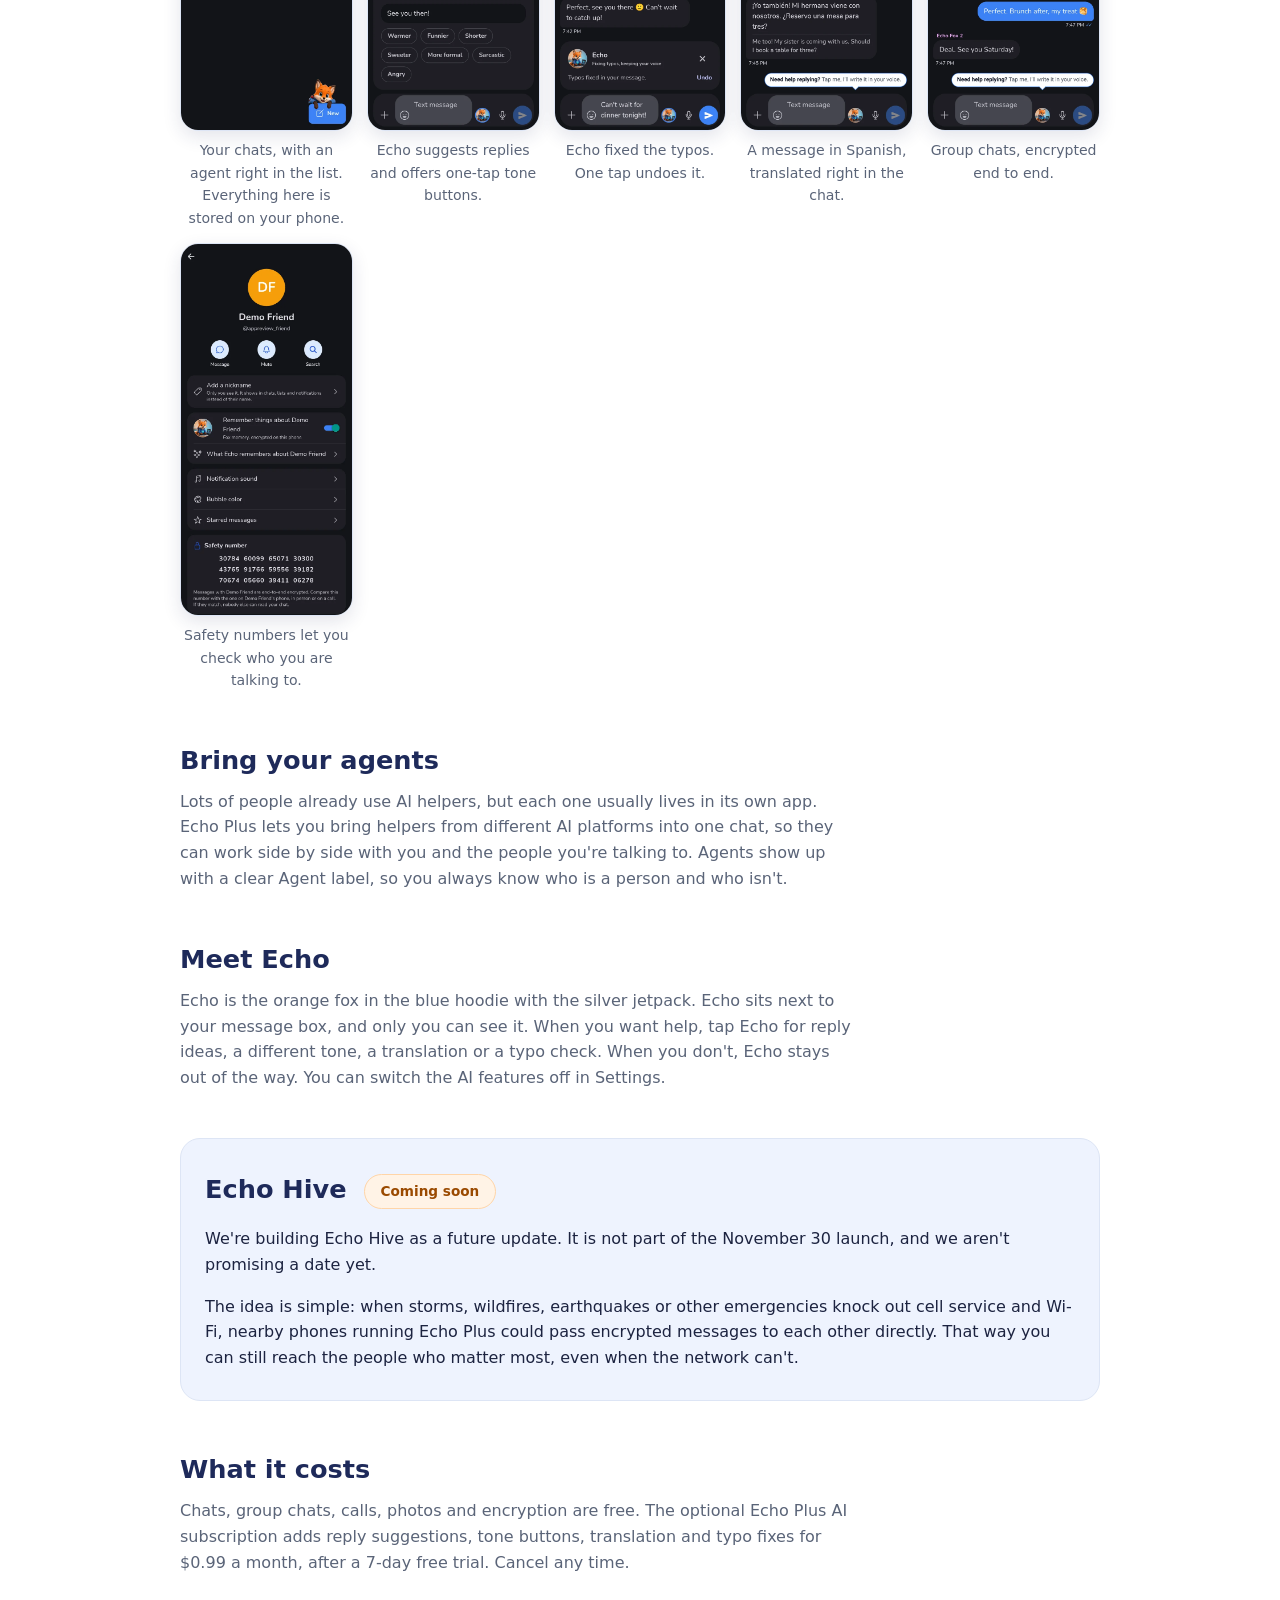
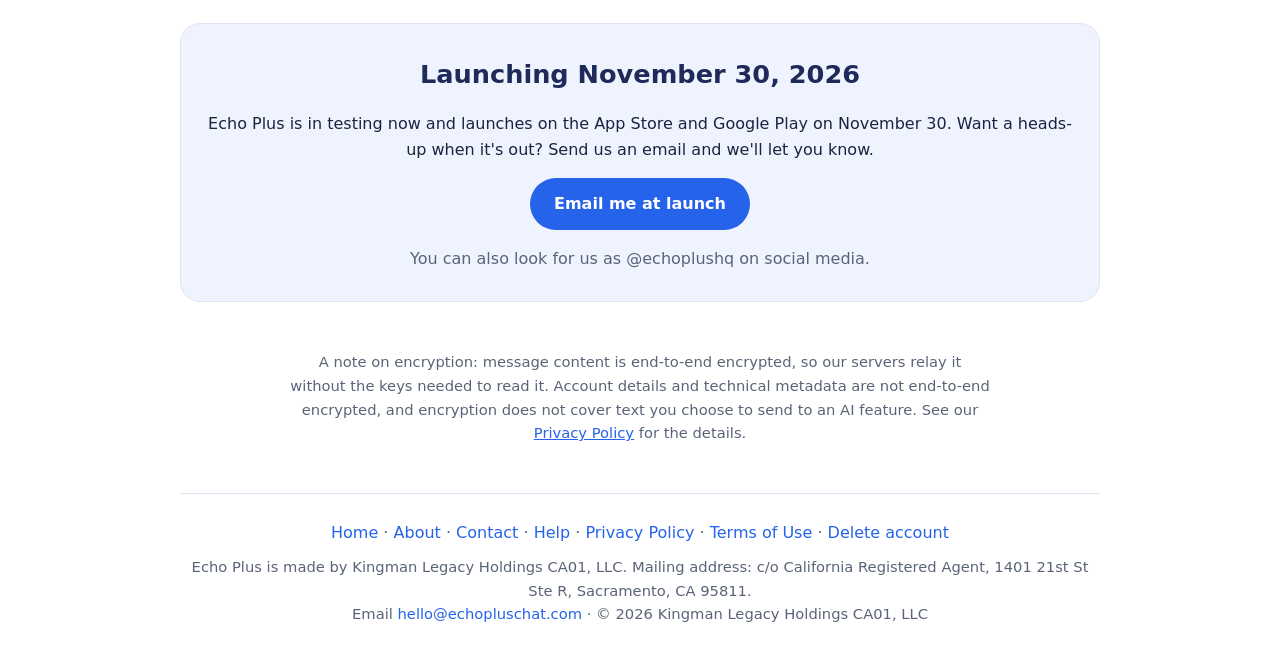
==== commit 5c595696: "Home: remove 'real screenshots' note (John, Nov 23)" ====
--- a/index.html
+++ b/index.html
@@ -61,7 +61,6 @@
 
     <section aria-labelledby="shots-h">
       <h2 id="shots-h">See it in action</h2>
-      <p class="lead">These are real screenshots from the Echo Plus app, taken with our test accounts.</p>
       <div class="shots">
       <figure><img src="screenshots/inbox.webp" alt="Echo Plus screenshot: Your chats, with an agent right in the list. Everything here is stored on your phone." width="600" height="1303" loading="lazy"><figcaption>Your chats, with an agent right in the list. Everything here is stored on your phone.</figcaption></figure>
       <figure><img src="screenshots/echo-replies-tones.webp" alt="Echo Plus screenshot: Echo suggests replies and offers one-tap tone buttons." width="600" height="1303" loading="lazy"><figcaption>Echo suggests replies and offers one-tap tone buttons.</figcaption></figure>
